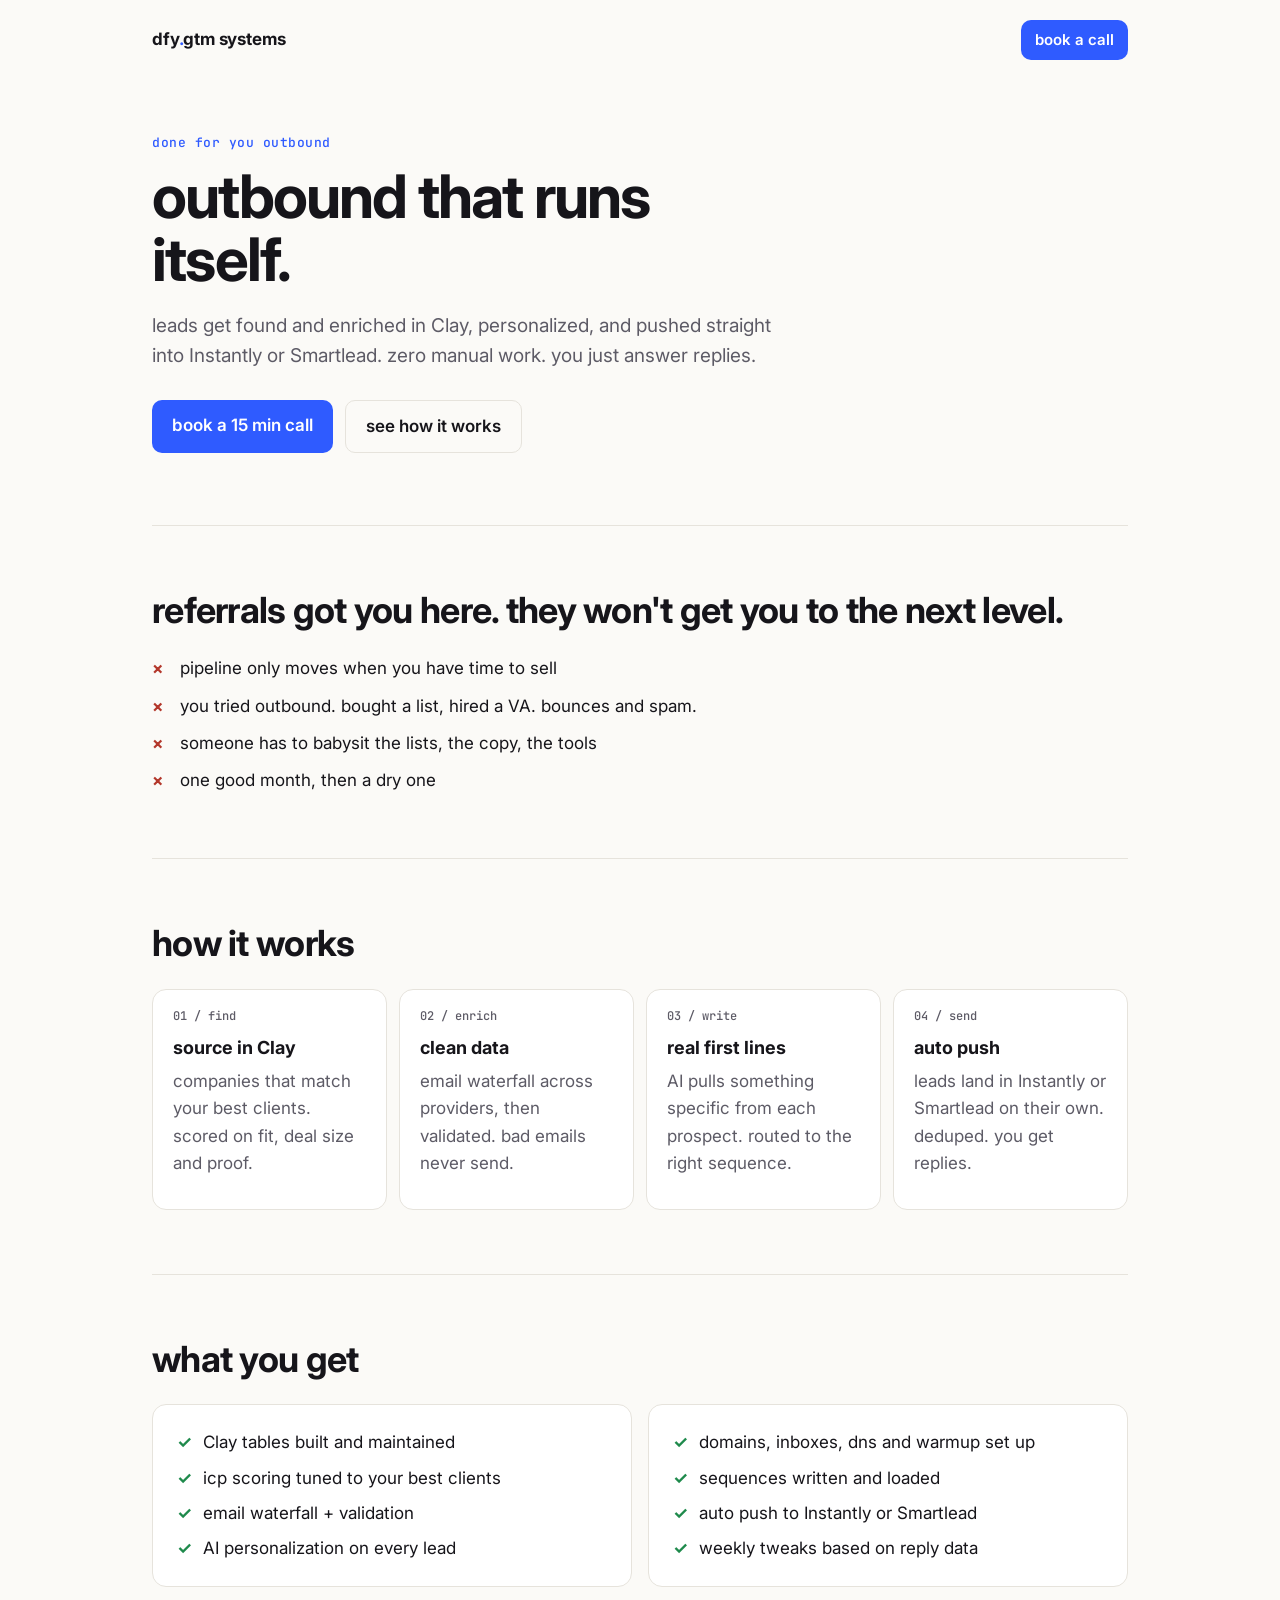
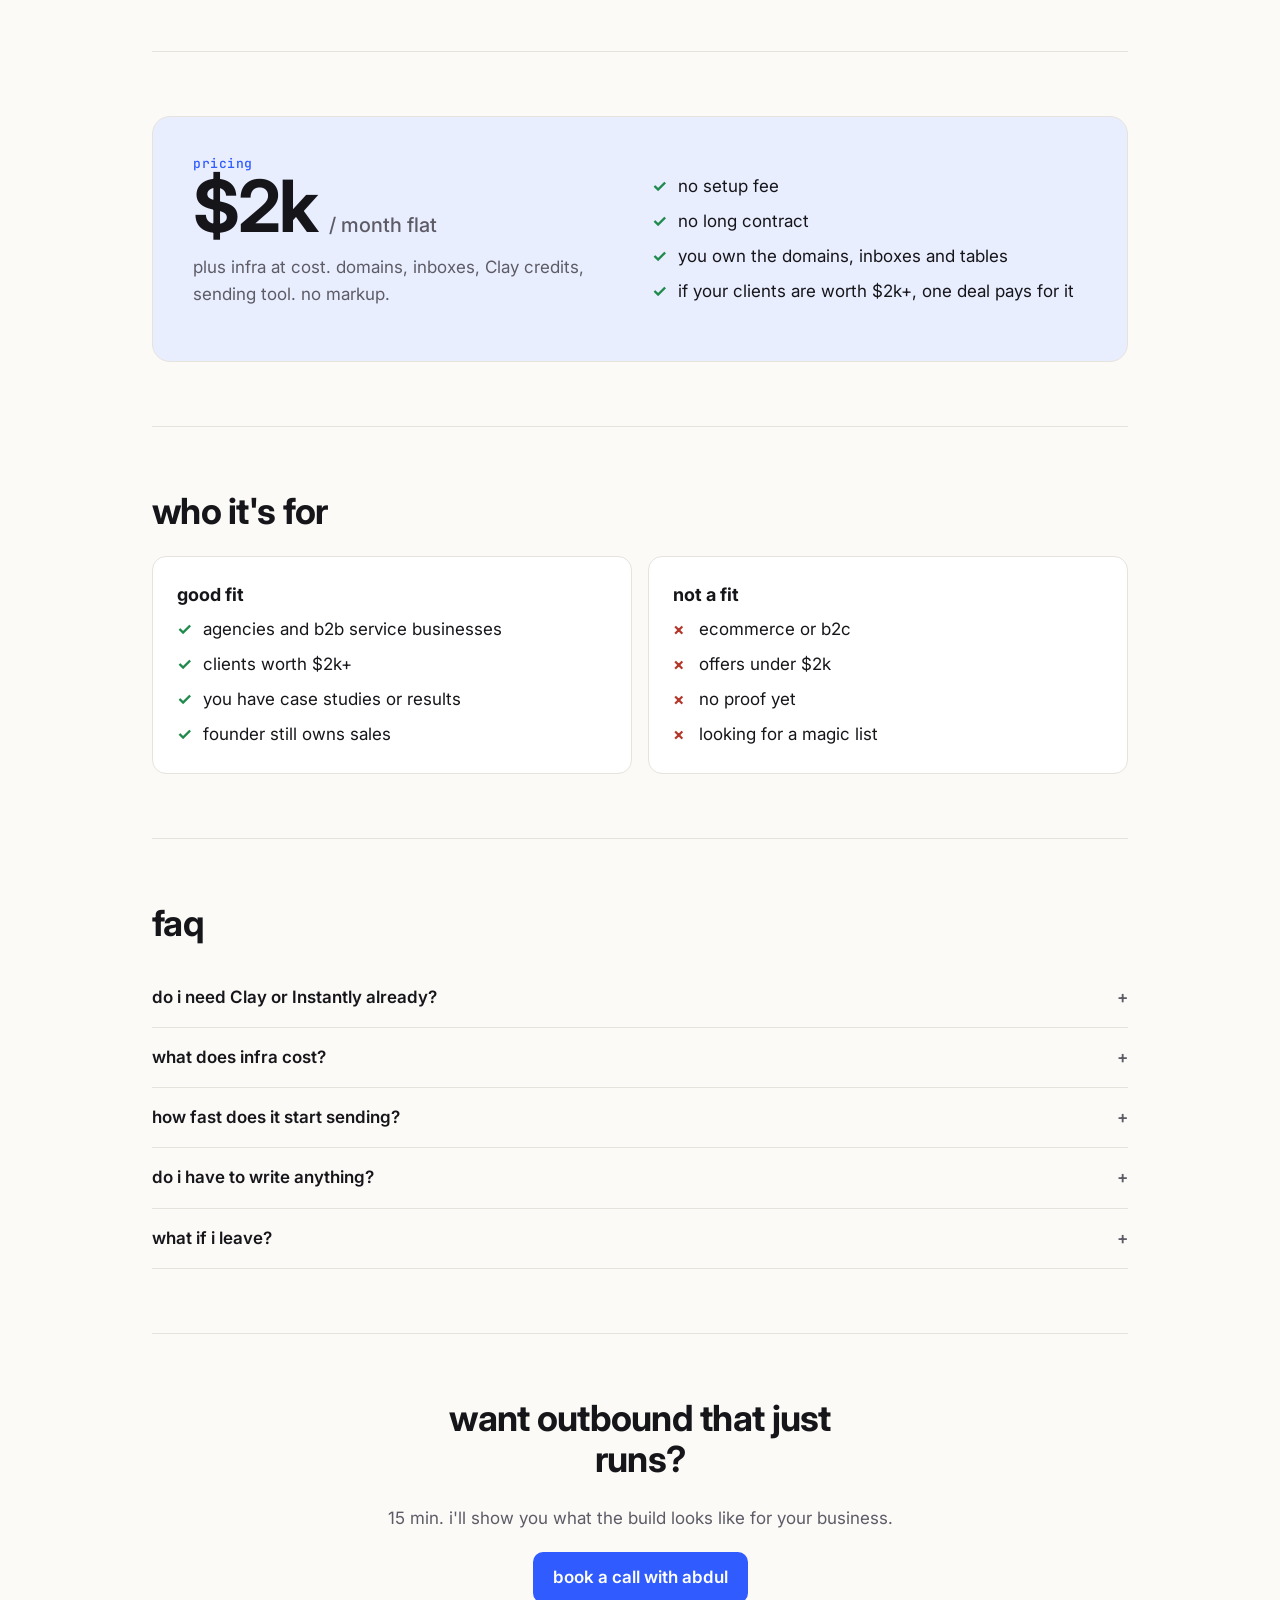
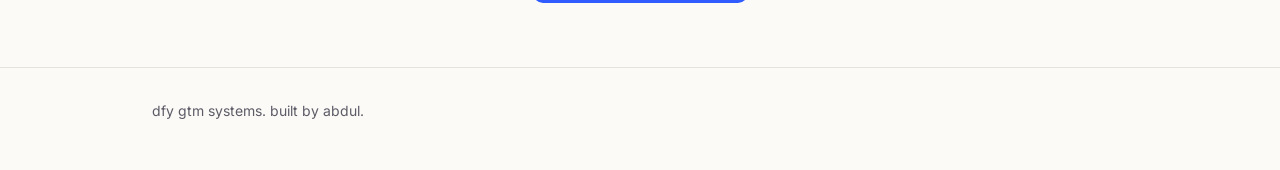
==== site/index.html @ 69f72f25 "add DFY GTM Systems starter kit: voice/offer context, sequences, Clay blueprint, landing page Co-Aut" ====
<!doctype html>
<html lang="en">
<head>
<meta charset="utf-8">
<meta name="viewport" content="width=device-width, initial-scale=1">
<title>DFY GTM Systems</title>
<meta name="description" content="done for you outbound. leads auto-enrich in Clay and push to Instantly or Smartlead with zero manual work. $2k flat per month.">
<link rel="preconnect" href="https://fonts.googleapis.com">
<link rel="preconnect" href="https://fonts.gstatic.com" crossorigin>
<link href="https://fonts.googleapis.com/css2?family=Inter:wght@400;500;600;700&family=JetBrains+Mono:wght@500&display=swap" rel="stylesheet">
<style>
:root {
  --bg: #fbfaf7;
  --surface: #ffffff;
  --text: #16151a;
  --muted: #5d5b66;
  --line: #e6e3dc;
  --accent: #2f5bff;
  --accent-ink: #ffffff;
  --accent-soft: #e9eeff;
  --good: #1f8a4c;
  --bad: #b3372b;
}
@media (prefers-color-scheme: dark) {
  :root:not([data-theme="light"]) {
    --bg: #0f0f12;
    --surface: #17171c;
    --text: #f1f0ec;
    --muted: #a3a1ab;
    --line: #2a2a31;
    --accent: #7c97ff;
    --accent-ink: #0f0f12;
    --accent-soft: #1d2340;
    --good: #5fd08f;
    --bad: #ff8a7d;
  }
}
:root[data-theme="dark"] {
  --bg: #0f0f12;
  --surface: #17171c;
  --text: #f1f0ec;
  --muted: #a3a1ab;
  --line: #2a2a31;
  --accent: #7c97ff;
  --accent-ink: #0f0f12;
  --accent-soft: #1d2340;
  --good: #5fd08f;
  --bad: #ff8a7d;
}
* { box-sizing: border-box; }
html { -webkit-text-size-adjust: 100%; }
body {
  margin: 0;
  background: var(--bg);
  color: var(--text);
  font: 17px/1.6 Inter, system-ui, -apple-system, sans-serif;
}
a { color: inherit; }
.wrap { max-width: 1040px; margin: 0 auto; padding: 0 16px; }
@media (min-width: 720px) { .wrap { padding: 0 32px; } }

nav { display: flex; align-items: center; justify-content: space-between; padding: 20px 0; gap: 12px; }
.logo { font-weight: 700; letter-spacing: -0.01em; }
.logo span { color: var(--accent); }

.btn {
  display: inline-block; text-decoration: none; font-weight: 600;
  padding: 12px 20px; border-radius: 10px; background: var(--accent); color: var(--accent-ink);
  white-space: nowrap;
}
.btn.ghost { background: transparent; color: var(--text); border: 1px solid var(--line); }
.btn.sm { padding: 8px 14px; font-size: 15px; }

section { padding: 64px 0; border-top: 1px solid var(--line); }
.hero { border-top: 0; padding: 56px 0 72px; }
.eyebrow { font: 500 13px/1 "JetBrains Mono", monospace; color: var(--accent); letter-spacing: 0.04em; }
h1 { font-size: clamp(36px, 7vw, 60px); line-height: 1.05; letter-spacing: -0.03em; margin: 16px 0 20px; max-width: 14ch; }
h2 { font-size: clamp(26px, 4vw, 36px); line-height: 1.15; letter-spacing: -0.02em; margin: 0 0 24px; }
h3 { font-size: 18px; margin: 0 0 6px; }
.lede { font-size: 19px; color: var(--muted); max-width: 52ch; margin: 0 0 28px; }
.cta-row { display: flex; flex-wrap: wrap; gap: 12px; }
p { margin: 0 0 12px; }
.muted { color: var(--muted); }

.flow { display: grid; gap: 12px; margin-top: 8px; }
@media (min-width: 820px) { .flow { grid-template-columns: repeat(4, 1fr); } }
.step { background: var(--surface); border: 1px solid var(--line); border-radius: 14px; padding: 20px; }
.step .n { font: 500 12px/1 "JetBrains Mono", monospace; color: var(--muted); margin-bottom: 12px; display: block; }

.pain { list-style: none; padding: 0; margin: 0; display: grid; gap: 10px; max-width: 640px; }
.pain li { padding-left: 28px; position: relative; }
.pain li::before { content: "×"; position: absolute; left: 0; color: var(--bad); font-weight: 700; }

.grid2 { display: grid; gap: 16px; }
@media (min-width: 760px) { .grid2 { grid-template-columns: 1fr 1fr; } }
.card { background: var(--surface); border: 1px solid var(--line); border-radius: 14px; padding: 24px; }
.check { list-style: none; padding: 0; margin: 0; display: grid; gap: 8px; }
.check li { padding-left: 26px; position: relative; }
.check li::before { content: "✓"; position: absolute; left: 0; color: var(--good); font-weight: 700; }
.x li::before { content: "×"; color: var(--bad); }

.price { background: var(--accent-soft); border: 1px solid var(--line); border-radius: 18px; padding: 32px 24px; display: grid; gap: 24px; }
@media (min-width: 760px) { .price { grid-template-columns: 1fr 1fr; padding: 40px; align-items: center; } }
.amount { font-size: clamp(48px, 9vw, 72px); font-weight: 700; letter-spacing: -0.03em; line-height: 1; }
.amount small { font-size: 20px; font-weight: 500; color: var(--muted); letter-spacing: 0; }

details { border-bottom: 1px solid var(--line); padding: 16px 0; }
details summary { cursor: pointer; font-weight: 600; list-style: none; display: flex; justify-content: space-between; gap: 16px; }
details summary::after { content: "+"; color: var(--muted); }
details[open] summary::after { content: "–"; }
details p { margin-top: 10px; color: var(--muted); }

.final { text-align: center; }
.final h2 { margin-left: auto; margin-right: auto; max-width: 18ch; }
.final .cta-row { justify-content: center; }
footer { padding: 32px 0 48px; color: var(--muted); font-size: 14px; border-top: 1px solid var(--line); }
</style>
</head>
<body>
<div class="wrap">
  <nav>
    <div class="logo">dfy<span>.</span>gtm systems</div>
    <a class="btn sm" href="#book">book a call</a>
  </nav>

  <header class="hero">
    <div class="eyebrow">done for you outbound</div>
    <h1>outbound that runs itself.</h1>
    <p class="lede">leads get found and enriched in Clay, personalized, and pushed straight into Instantly or Smartlead. zero manual work. you just answer replies.</p>
    <div class="cta-row">
      <a class="btn" href="#book">book a 15 min call</a>
      <a class="btn ghost" href="#how">see how it works</a>
    </div>
  </header>

  <section>
    <h2>referrals got you here. they won't get you to the next level.</h2>
    <ul class="pain">
      <li>pipeline only moves when you have time to sell</li>
      <li>you tried outbound. bought a list, hired a VA. bounces and spam.</li>
      <li>someone has to babysit the lists, the copy, the tools</li>
      <li>one good month, then a dry one</li>
    </ul>
  </section>

  <section id="how">
    <h2>how it works</h2>
    <div class="flow">
      <div class="step"><span class="n">01 / find</span><h3>source in Clay</h3><p class="muted">companies that match your best clients. scored on fit, deal size and proof.</p></div>
      <div class="step"><span class="n">02 / enrich</span><h3>clean data</h3><p class="muted">email waterfall across providers, then validated. bad emails never send.</p></div>
      <div class="step"><span class="n">03 / write</span><h3>real first lines</h3><p class="muted">AI pulls something specific from each prospect. routed to the right sequence.</p></div>
      <div class="step"><span class="n">04 / send</span><h3>auto push</h3><p class="muted">leads land in Instantly or Smartlead on their own. deduped. you get replies.</p></div>
    </div>
  </section>

  <section>
    <h2>what you get</h2>
    <div class="grid2">
      <div class="card">
        <ul class="check">
          <li>Clay tables built and maintained</li>
          <li>icp scoring tuned to your best clients</li>
          <li>email waterfall + validation</li>
          <li>AI personalization on every lead</li>
        </ul>
      </div>
      <div class="card">
        <ul class="check">
          <li>domains, inboxes, dns and warmup set up</li>
          <li>sequences written and loaded</li>
          <li>auto push to Instantly or Smartlead</li>
          <li>weekly tweaks based on reply data</li>
        </ul>
      </div>
    </div>
  </section>

  <section id="pricing">
    <div class="price">
      <div>
        <div class="eyebrow">pricing</div>
        <div class="amount">$2k <small>/ month flat</small></div>
        <p class="muted" style="margin-top:12px">plus infra at cost. domains, inboxes, Clay credits, sending tool. no markup.</p>
      </div>
      <div>
        <ul class="check">
          <li>no setup fee</li>
          <li>no long contract</li>
          <li>you own the domains, inboxes and tables</li>
          <li>if your clients are worth $2k+, one deal pays for it</li>
        </ul>
      </div>
    </div>
  </section>

  <section>
    <h2>who it's for</h2>
    <div class="grid2">
      <div class="card">
        <h3>good fit</h3>
        <ul class="check">
          <li>agencies and b2b service businesses</li>
          <li>clients worth $2k+</li>
          <li>you have case studies or results</li>
          <li>founder still owns sales</li>
        </ul>
      </div>
      <div class="card">
        <h3>not a fit</h3>
        <ul class="check x">
          <li>ecommerce or b2c</li>
          <li>offers under $2k</li>
          <li>no proof yet</li>
          <li>looking for a magic list</li>
        </ul>
      </div>
    </div>
  </section>

  <section>
    <h2>faq</h2>
    <details><summary>do i need Clay or Instantly already?</summary><p>no. i set it all up. if you already have accounts, i'll use them.</p></details>
    <details><summary>what does infra cost?</summary><p>usually a few hundred a month depending on volume. you pay the tools directly or i pass it through at cost. no markup.</p></details>
    <details><summary>how fast does it start sending?</summary><p>inboxes warm for 2 to 3 weeks. tables and copy get built in that window, so you go live the day warmup ends.</p></details>
    <details><summary>do i have to write anything?</summary><p>no. i write the sequences in your voice. you approve once.</p></details>
    <details><summary>what if i leave?</summary><p>you keep everything. domains, inboxes, tables, copy. it's yours.</p></details>
  </section>

  <section class="final" id="book">
    <h2>want outbound that just runs?</h2>
    <p class="muted">15 min. i'll show you what the build looks like for your business.</p>
    <div class="cta-row" style="margin-top:20px">
      <a class="btn" href="#">book a call with abdul</a>
    </div>
  </section>
</div>
<footer>
  <div class="wrap">dfy gtm systems. built by abdul.</div>
</footer>
</body>
</html>
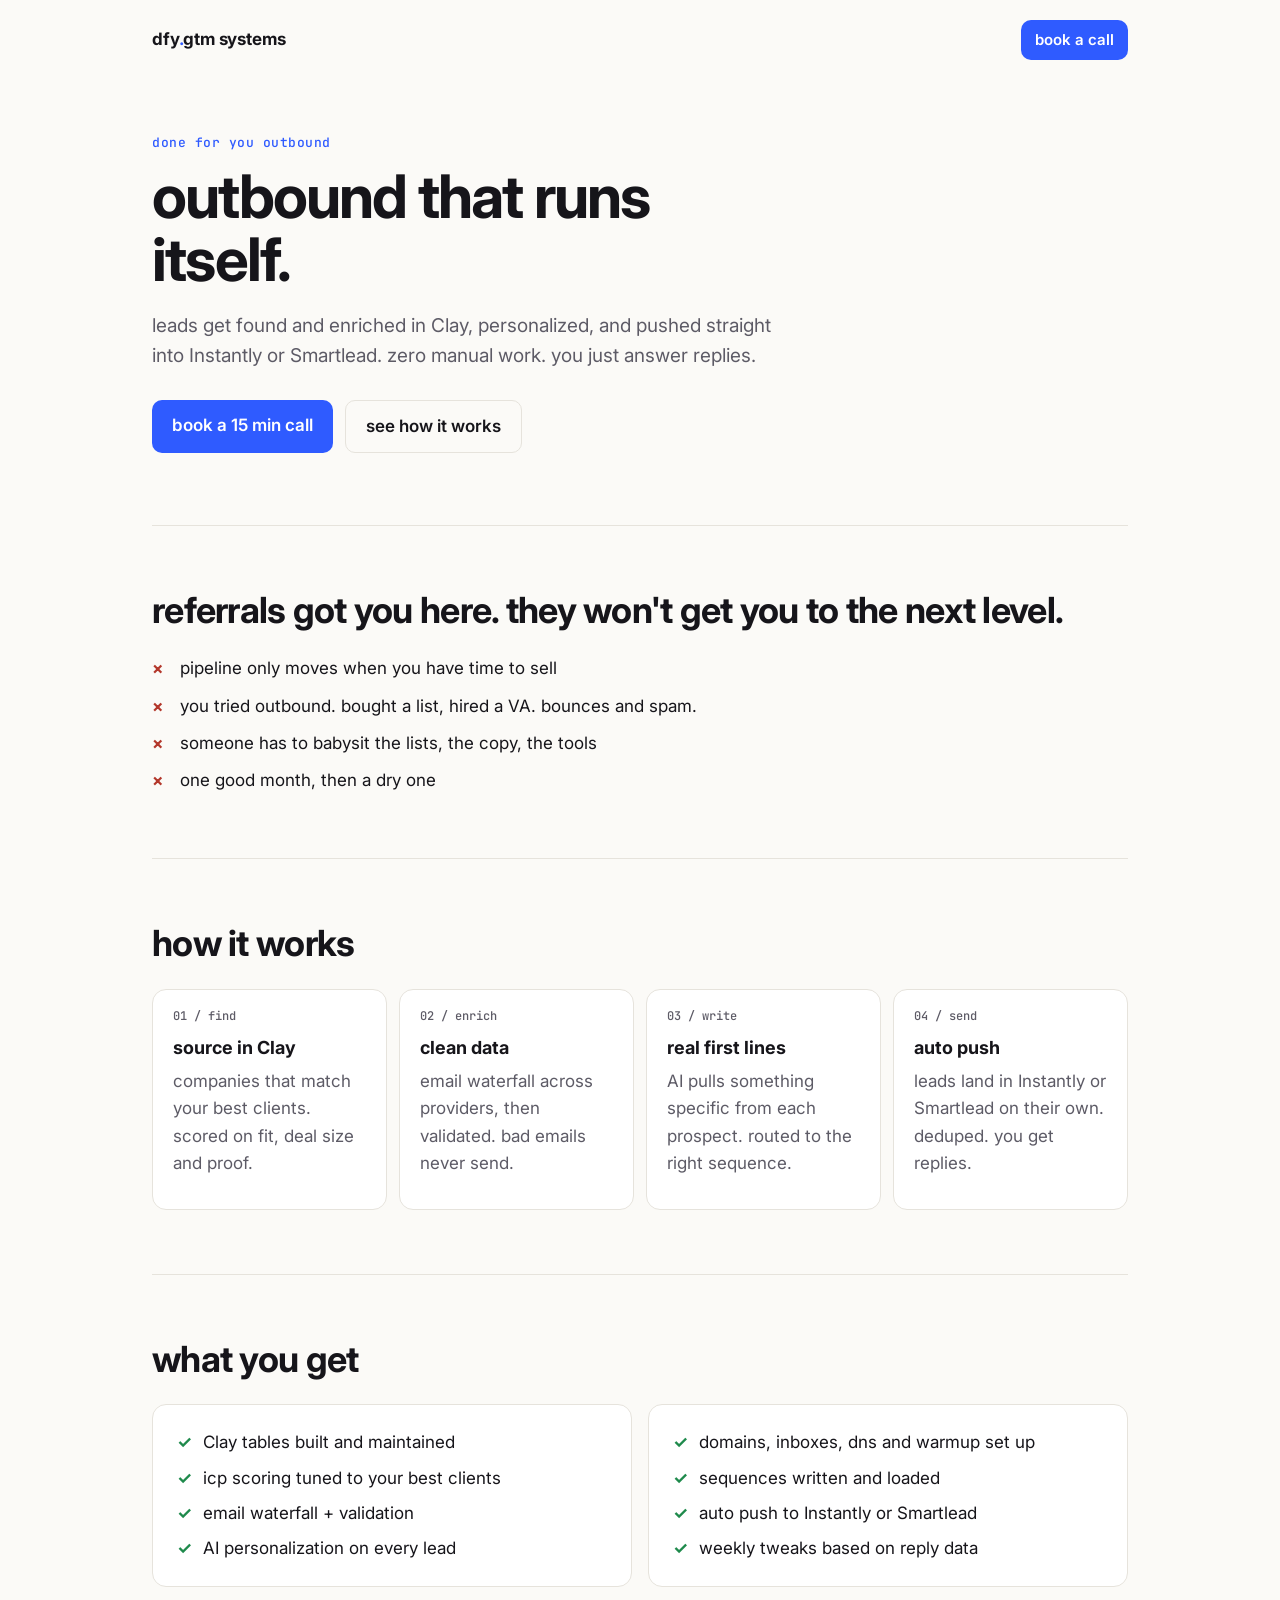
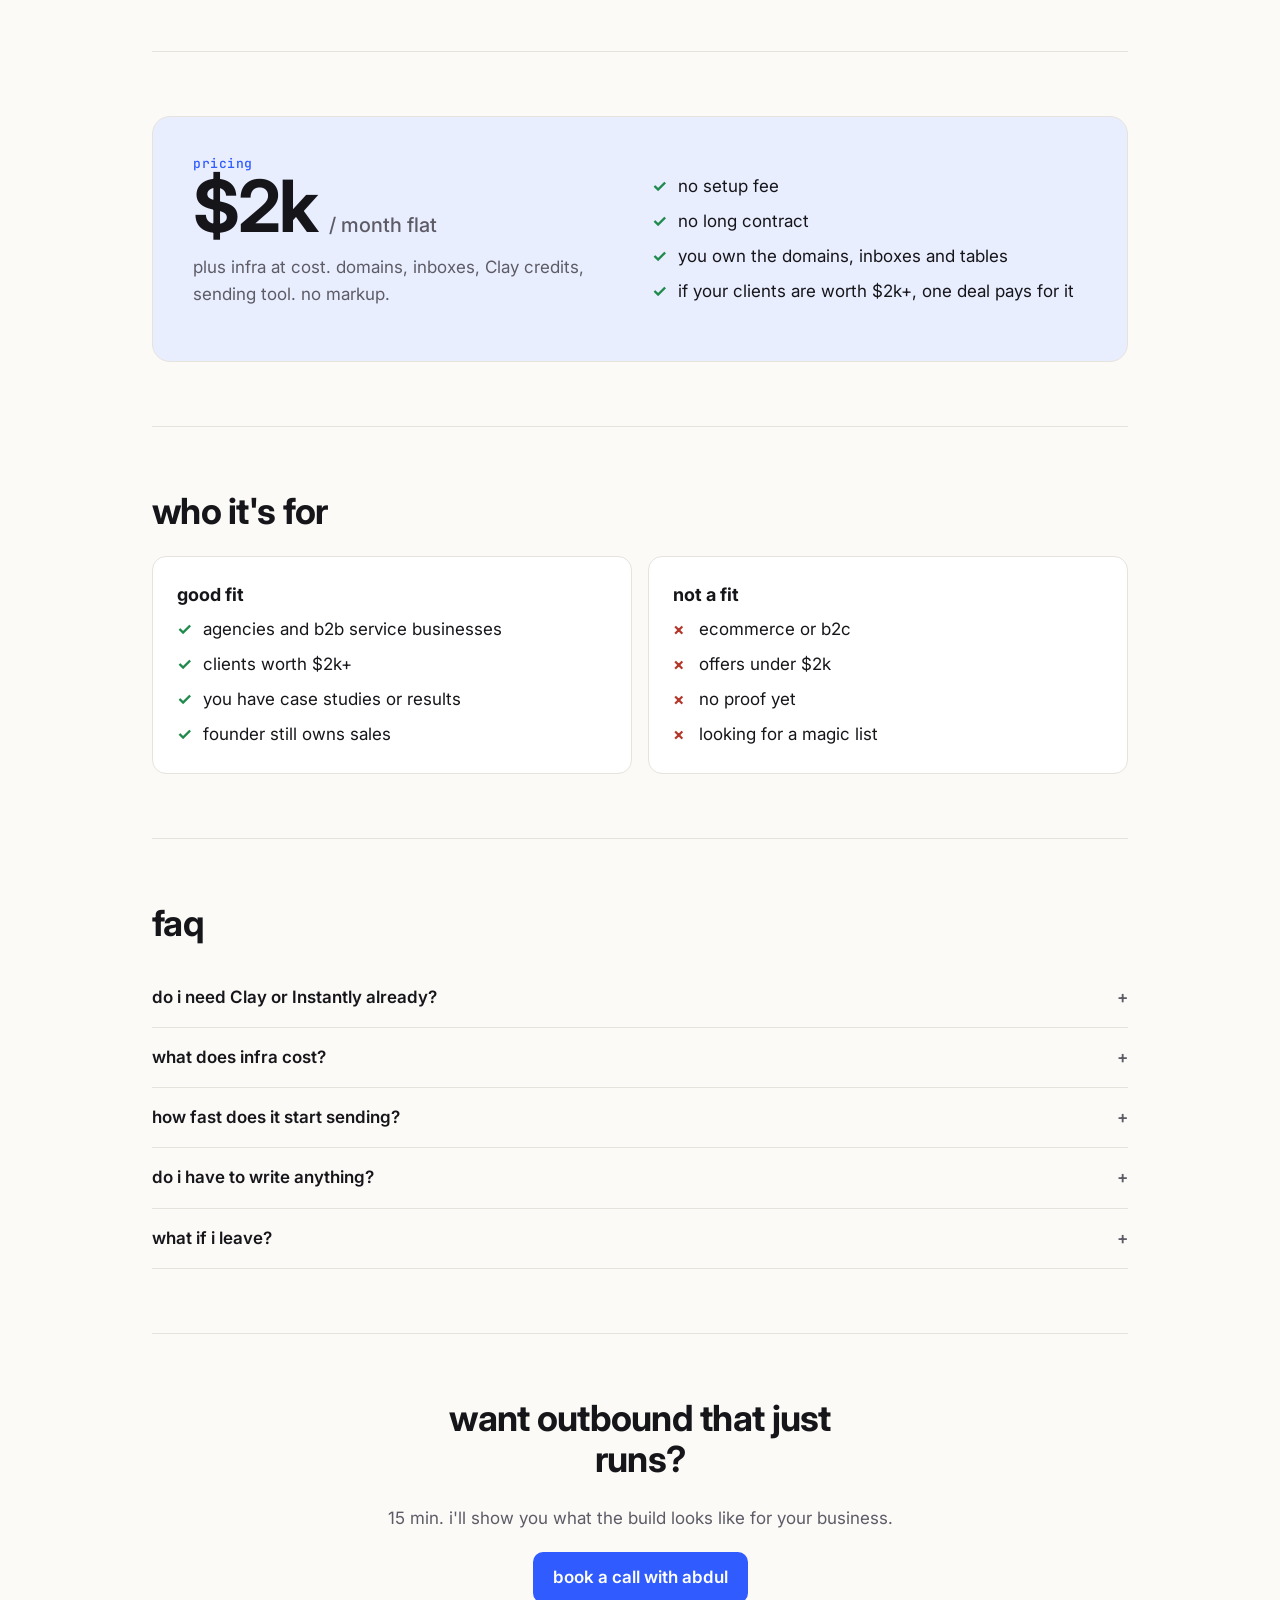
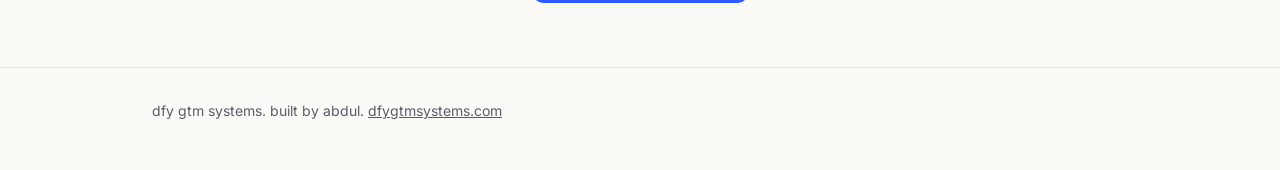
==== commit 070761fe: "add dfygtmsystems.com to context, readme and page footer Co-Authored-By: Claude Opus 5.5 <noreply@an" ====
--- a/site/index.html
+++ b/site/index.html
@@ -235,7 +235,7 @@
   </section>
 </div>
 <footer>
-  <div class="wrap">dfy gtm systems. built by abdul.</div>
+  <div class="wrap">dfy gtm systems. built by abdul. <a href="https://dfygtmsystems.com">dfygtmsystems.com</a></div>
 </footer>
 </body>
 </html>
